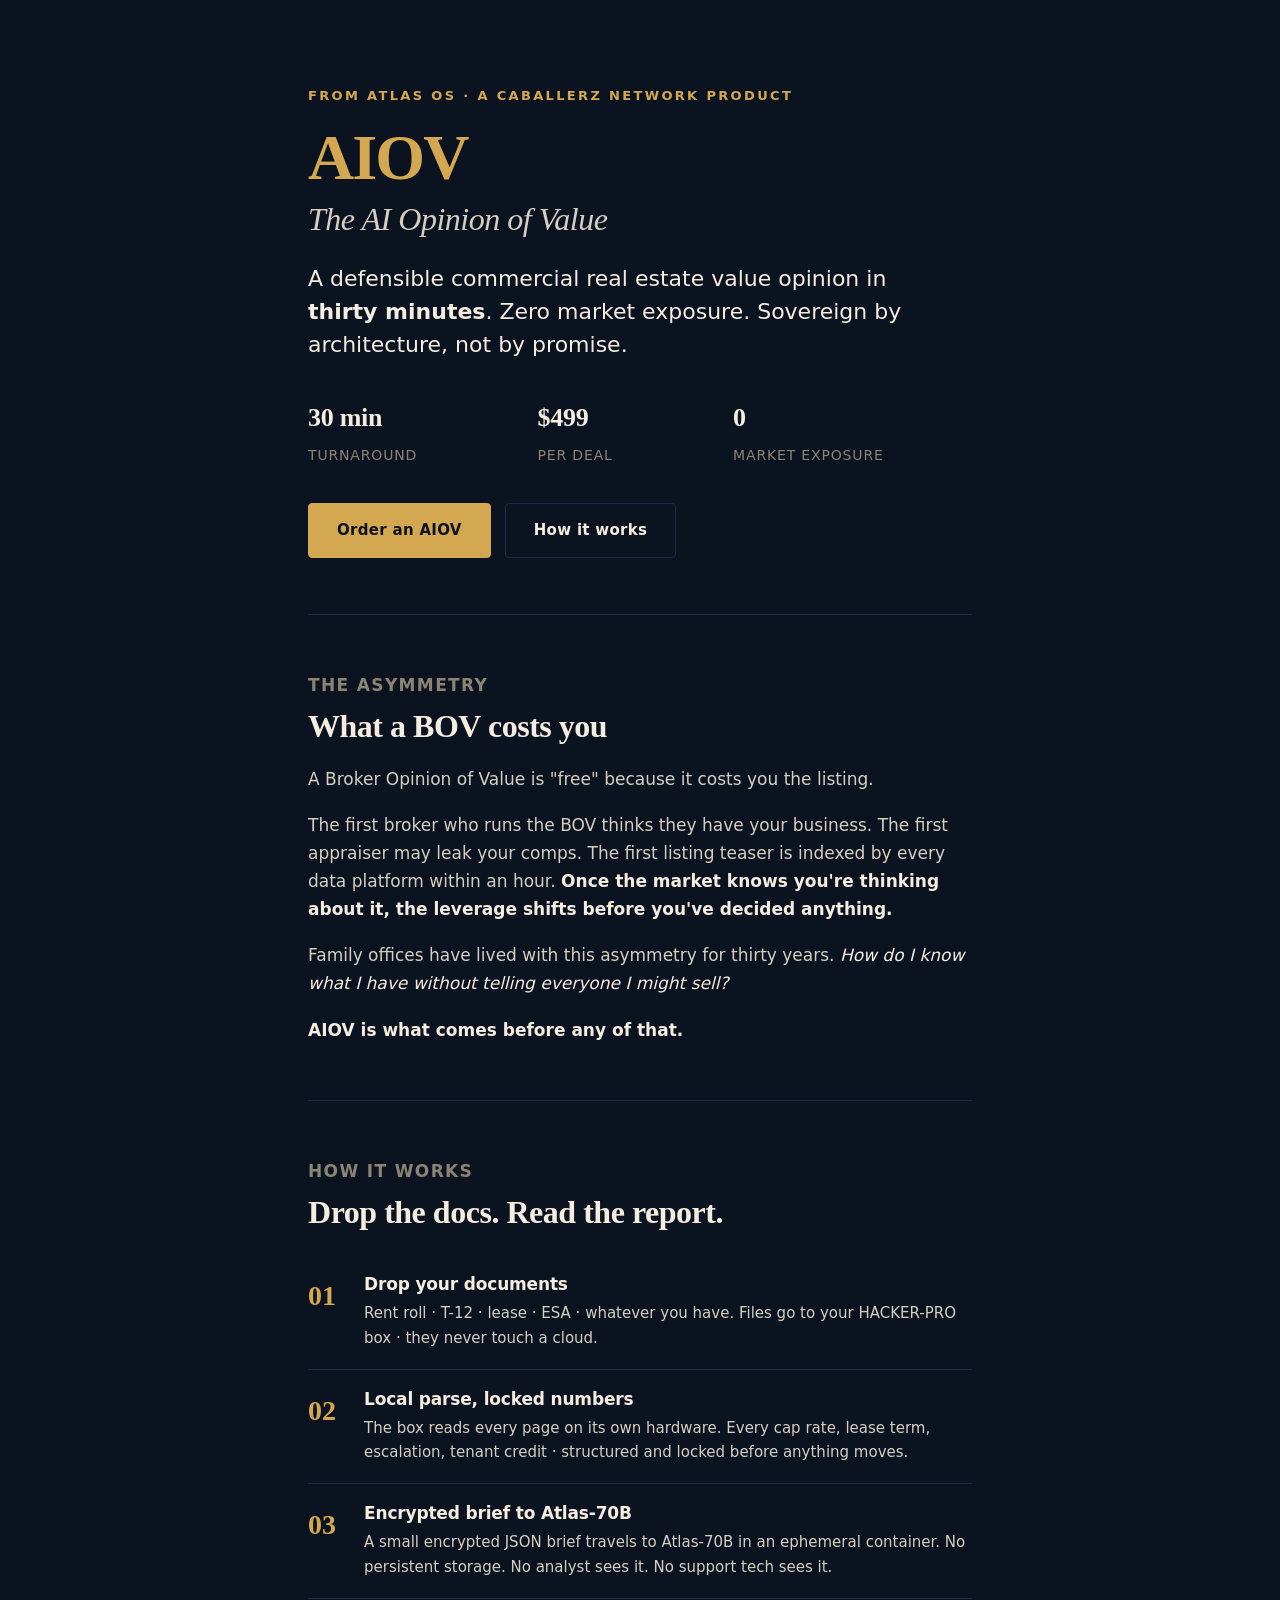
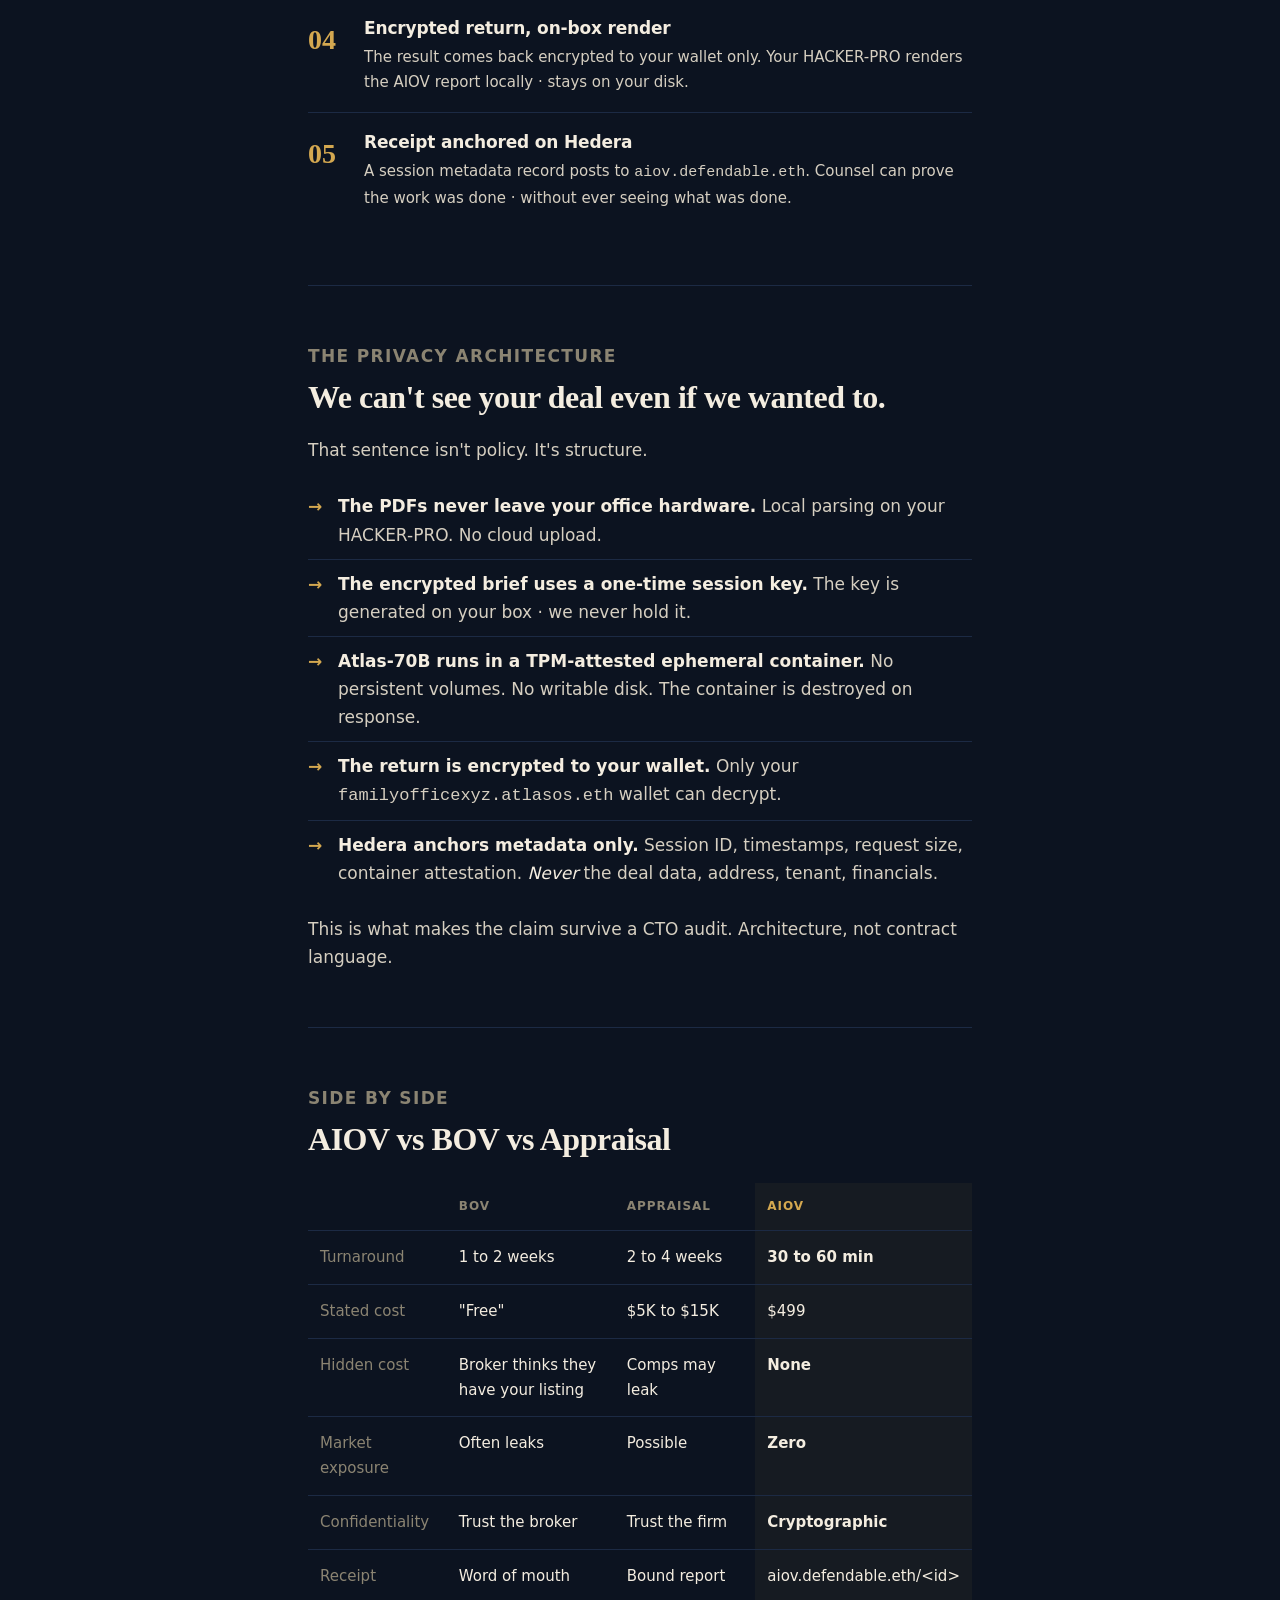
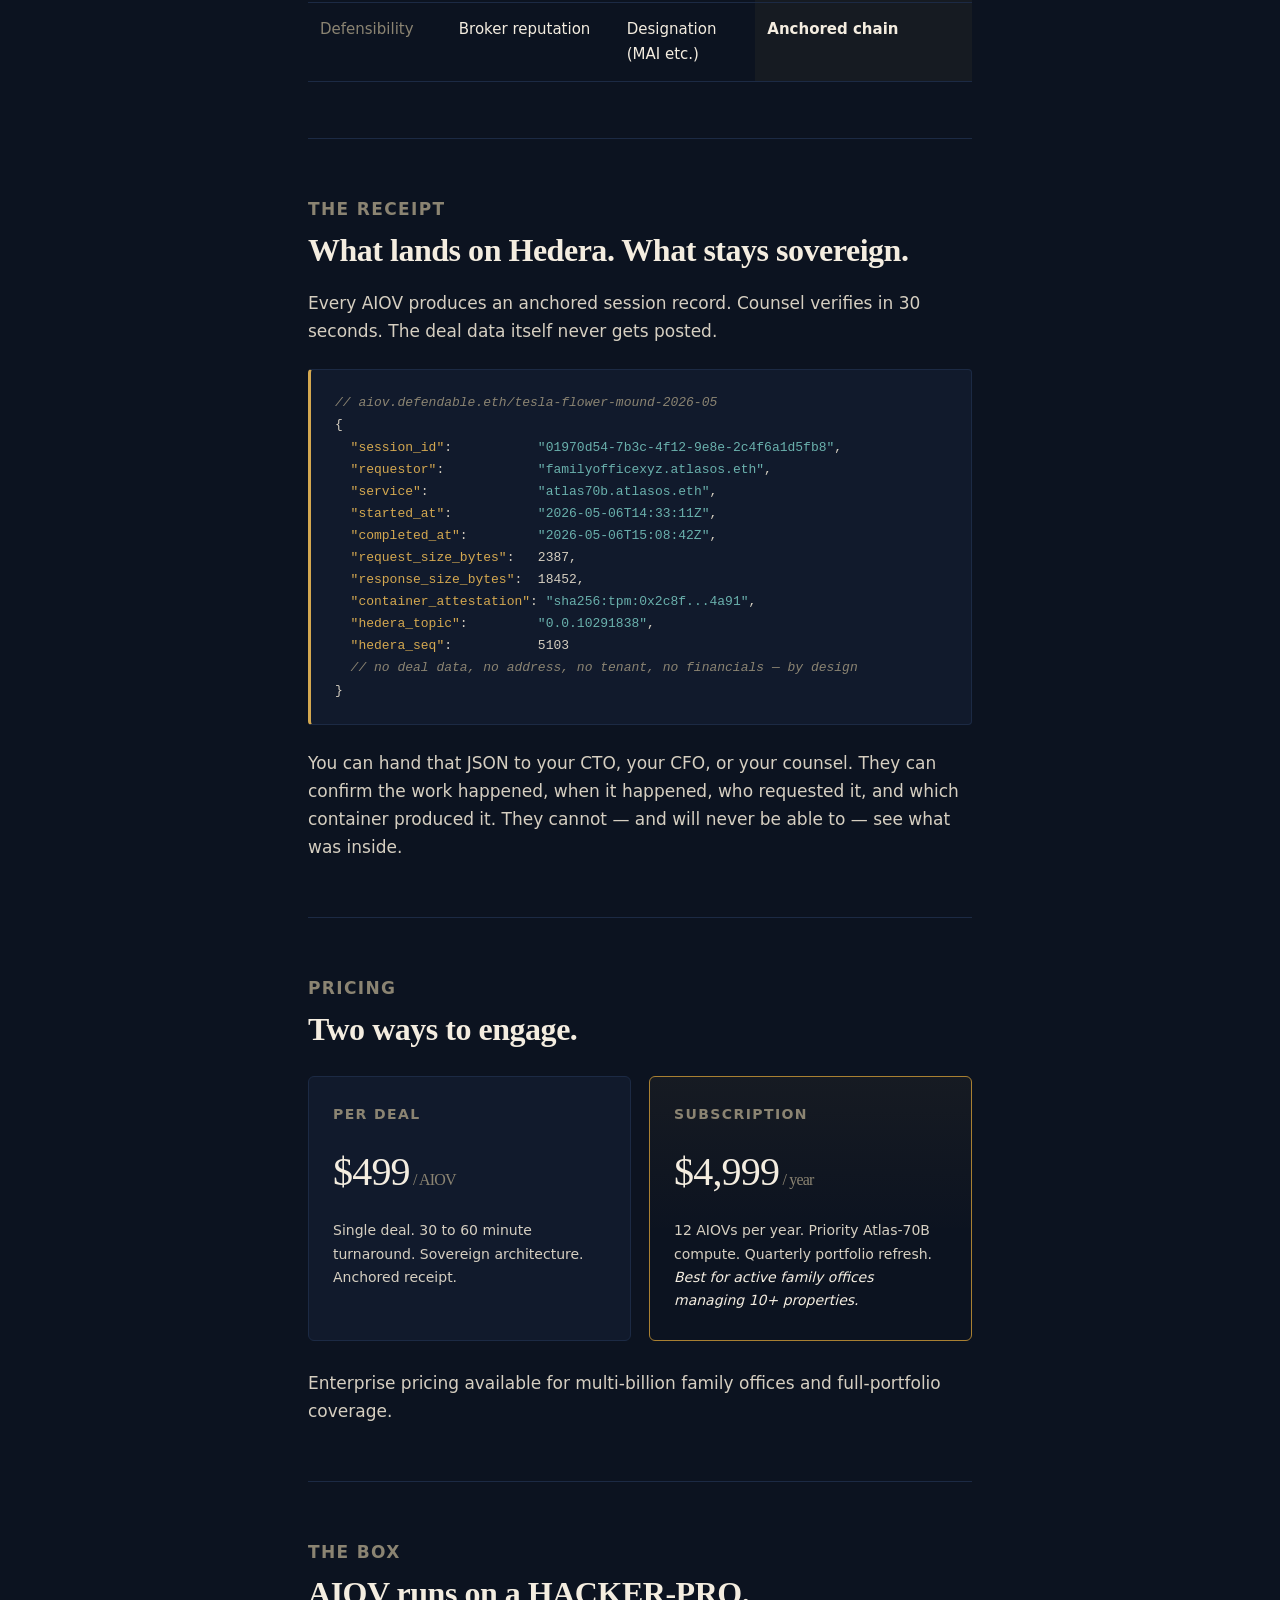
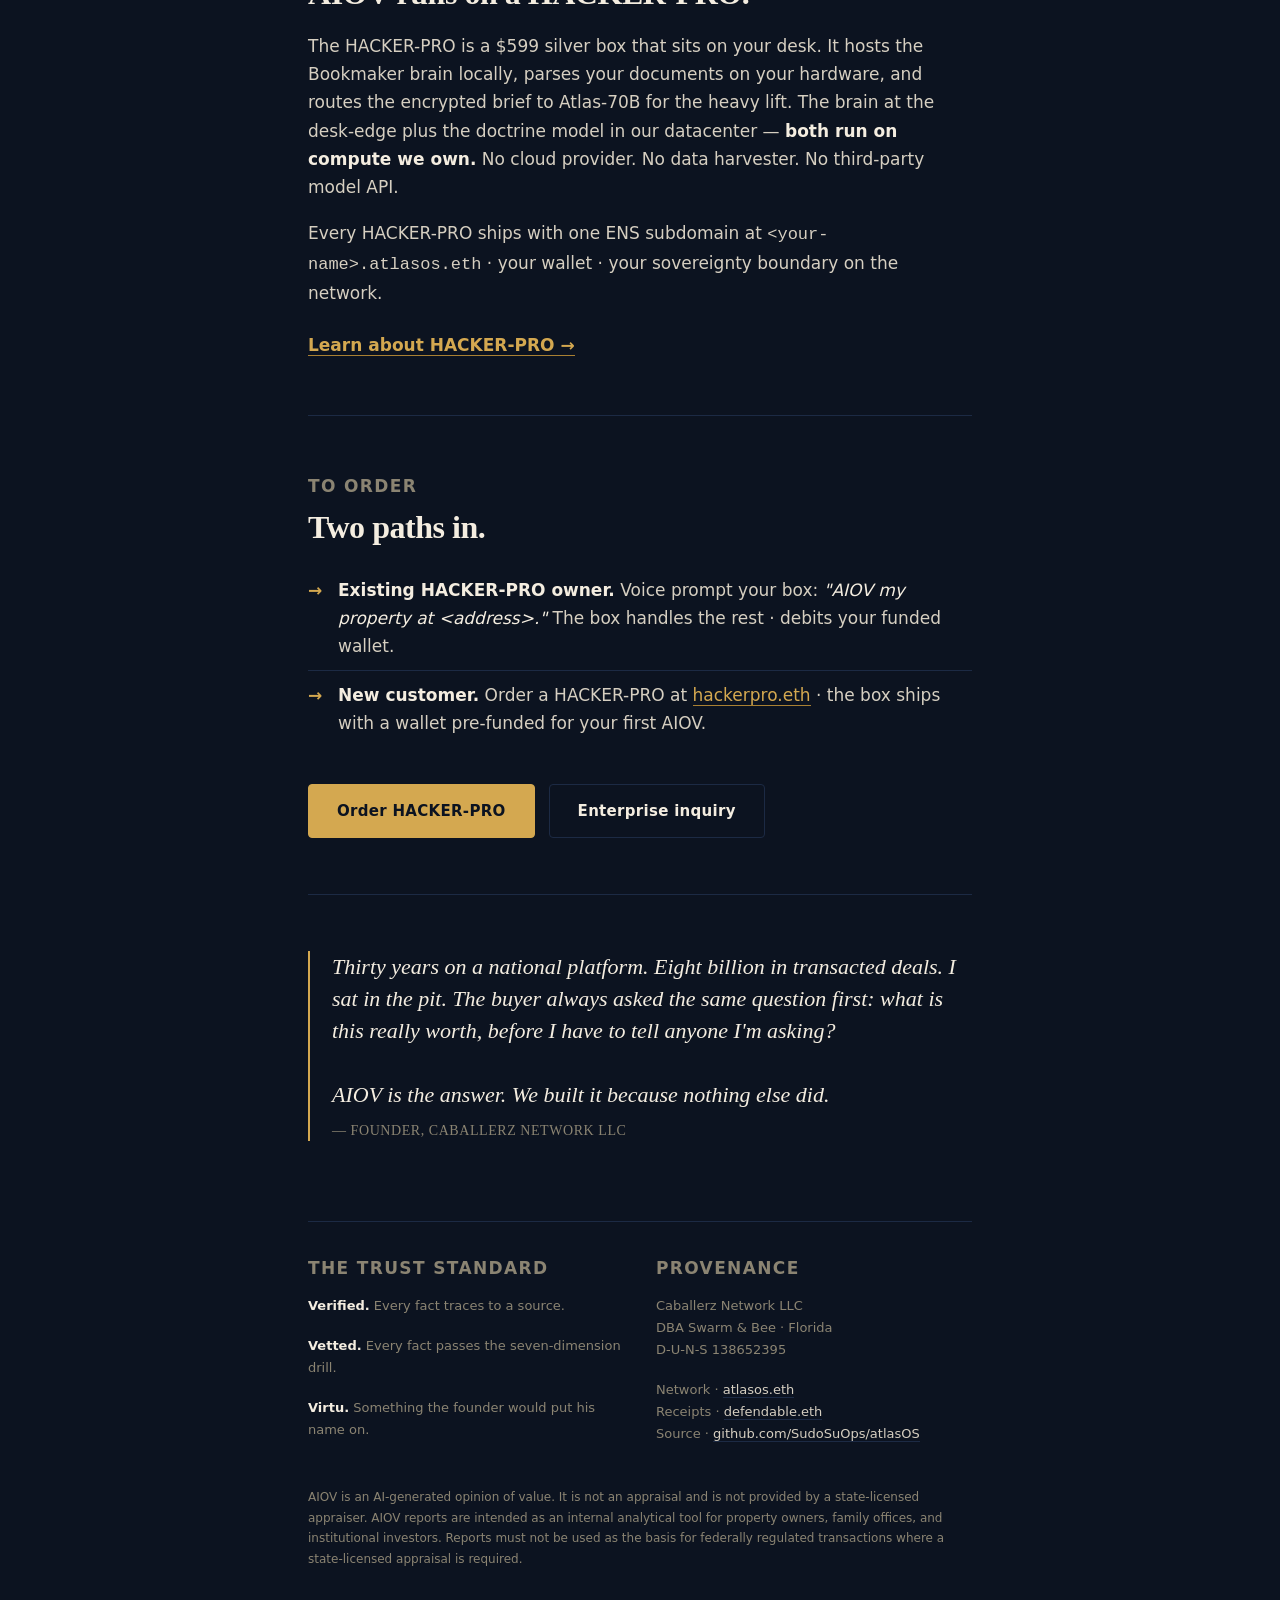
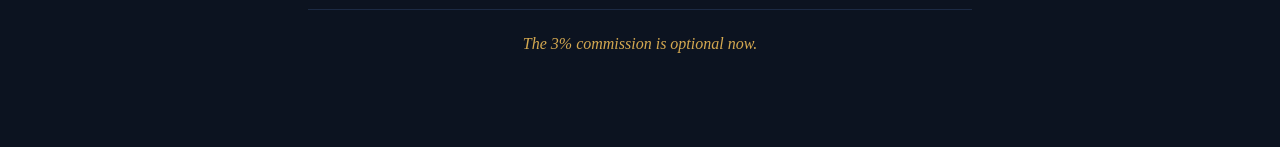
==== services/aiov/landing/index.html @ fc971c6f "Ship the AIOV landing page · IPFS-pure single static file The customer-facing surface for the AIOV (" ====
<!doctype html>
<html lang="en">
<head>
<meta charset="utf-8">
<meta name="viewport" content="width=device-width,initial-scale=1">
<title>AIOV · The AI Opinion of Value</title>

<meta name="description" content="A defensible commercial real estate value opinion in 30 minutes. Zero market exposure. Sovereign by architecture, not by promise. $499 per deal. From Caballerz Network LLC (DBA Swarm & Bee).">
<meta name="author" content="Caballerz Network LLC">
<link rel="canonical" href="https://aiov.swarmandbee.ai/">

<meta property="og:title" content="AIOV · The AI Opinion of Value">
<meta property="og:description" content="Get a defensible value before you call a broker. 30 minutes. $499. Zero market exposure. We can't see your deal even if we wanted to.">
<meta property="og:url" content="https://aiov.swarmandbee.ai/">
<meta property="og:type" content="website">
<meta property="og:site_name" content="AIOV by Atlas OS">

<meta name="twitter:card" content="summary_large_image">
<meta name="twitter:title" content="AIOV · The AI Opinion of Value">
<meta name="twitter:description" content="A defensible CRE value opinion in 30 minutes. Sovereign by architecture.">

<script type="application/ld+json">
{
  "@context": "https://schema.org",
  "@type": "Service",
  "name": "AIOV — AI Opinion of Value",
  "description": "Defensible commercial real estate value opinion delivered in 30 minutes via sovereign, ephemeral inference. Zero market exposure. $499 per deal.",
  "provider": {
    "@type": "Organization",
    "name": "Caballerz Network LLC",
    "alternateName": "Swarm & Bee",
    "url": "https://swarmandbee.ai",
    "identifier": "DUNS:138652395"
  },
  "areaServed": "United States",
  "audience": {
    "@type": "Audience",
    "audienceType": "Family Offices, Institutional Real Estate Buyers, Sponsors"
  },
  "offers": {
    "@type": "AggregateOffer",
    "priceCurrency": "USD",
    "lowPrice": "499",
    "highPrice": "4999",
    "offerCount": "2"
  }
}
</script>

<style>
  :root {
    --bg:        #0c1320;
    --bg-2:     #111a2c;
    --rule:     #1c2a44;
    --ink:       #f4ede0;
    --ink-2:     #d6cfc1;
    --ink-mute:  #8b8472;
    --accent:    #d4a850;
    --accent-2:  #a98032;
    --teal:      #6ab1ad;
  }
  *,*::before,*::after { box-sizing: border-box; }
  html { background: var(--bg); }
  body {
    margin: 0;
    background: var(--bg);
    color: var(--ink);
    font: 17px/1.65 -apple-system,BlinkMacSystemFont,"Segoe UI",Roboto,system-ui,sans-serif;
    -webkit-font-smoothing: antialiased;
    -moz-osx-font-smoothing: grayscale;
    text-rendering: optimizeLegibility;
  }
  .wrap { max-width: 720px; margin: 0 auto; padding: 56px 28px 80px; }
  hr.rule {
    border: 0;
    border-top: 1px solid var(--rule);
    margin: 56px 0;
  }
  h1, h2, h3, h4 {
    font-family: "Iowan Old Style","Palatino Linotype","Book Antiqua",Palatino,Georgia,serif;
    font-weight: 600;
    color: var(--ink);
    letter-spacing: -0.01em;
  }
  h1 { font-size: 64px; line-height: 1.05; margin: 0 0 8px; letter-spacing: -0.03em; }
  h2 { font-size: 32px; line-height: 1.2;  margin: 0 0 20px; letter-spacing: -0.015em; }
  h3 { font-size: 22px; line-height: 1.3;  margin: 0 0 12px; }
  h4 { font-size: 17px; font-family: -apple-system,system-ui,sans-serif; font-weight: 600; text-transform: uppercase; letter-spacing: 0.08em; color: var(--ink-mute); margin: 0 0 8px; }
  p  { margin: 0 0 18px; color: var(--ink-2); }
  strong { color: var(--ink); font-weight: 600; }
  em { color: var(--ink); font-style: italic; }
  a { color: var(--accent); text-decoration: none; border-bottom: 1px solid var(--accent-2); }
  a:hover { color: var(--ink); border-bottom-color: var(--ink); }
  blockquote {
    margin: 32px 0;
    padding: 0 0 0 22px;
    border-left: 2px solid var(--accent);
    font-family: "Iowan Old Style",Georgia,serif;
    font-style: italic;
    font-size: 22px;
    line-height: 1.45;
    color: var(--ink);
  }
  blockquote cite { display: block; margin-top: 10px; font-size: 14px; font-style: normal; color: var(--ink-mute); letter-spacing: 0.04em; text-transform: uppercase; }

  /* Hero */
  .hero { padding-top: 24px; }
  .eyebrow {
    display: inline-block;
    font-size: 13px;
    letter-spacing: 0.18em;
    text-transform: uppercase;
    color: var(--accent);
    margin-bottom: 18px;
    font-weight: 600;
  }
  .hero h1 .acronym { color: var(--accent); }
  .hero p.lead {
    font-size: 22px;
    line-height: 1.5;
    color: var(--ink);
    margin: 24px 0 0;
    max-width: 600px;
  }
  .hero .stats {
    margin-top: 36px;
    display: grid;
    grid-template-columns: repeat(3, auto);
    gap: 32px;
    color: var(--ink-mute);
    font-size: 14px;
    letter-spacing: 0.06em;
    text-transform: uppercase;
  }
  .hero .stats strong { display: block; color: var(--ink); font-family: "Iowan Old Style",Georgia,serif; font-size: 26px; letter-spacing: -0.01em; text-transform: none; margin-bottom: 4px; }

  /* Comparison table */
  table.compare {
    width: 100%;
    border-collapse: collapse;
    margin: 24px 0 8px;
    font-size: 15px;
  }
  table.compare th, table.compare td {
    text-align: left;
    padding: 14px 12px;
    border-bottom: 1px solid var(--rule);
    vertical-align: top;
  }
  table.compare th {
    font-family: -apple-system,system-ui,sans-serif;
    font-size: 12px;
    font-weight: 600;
    text-transform: uppercase;
    letter-spacing: 0.08em;
    color: var(--ink-mute);
  }
  table.compare th.aiov-col, table.compare td.aiov-col {
    background: rgba(212, 168, 80, 0.05);
  }
  table.compare th.aiov-col { color: var(--accent); }
  table.compare td:first-child { color: var(--ink-mute); }
  table.compare td.kill { color: var(--ink); font-weight: 600; }

  /* Receipt block */
  pre.receipt {
    background: var(--bg-2);
    border: 1px solid var(--rule);
    border-left: 3px solid var(--accent);
    padding: 22px 24px;
    border-radius: 4px;
    overflow-x: auto;
    font: 13px/1.7 ui-monospace,SFMono-Regular,Menlo,Monaco,"Cascadia Mono",Consolas,monospace;
    color: var(--ink-2);
    margin: 24px 0;
  }
  pre.receipt .key { color: var(--accent); }
  pre.receipt .str { color: var(--teal); }
  pre.receipt .com { color: var(--ink-mute); font-style: italic; }

  /* Pricing */
  .pricing { display: grid; grid-template-columns: 1fr 1fr; gap: 18px; margin: 28px 0; }
  .price-card {
    background: var(--bg-2);
    border: 1px solid var(--rule);
    border-radius: 6px;
    padding: 28px 24px;
  }
  .price-card.featured { border-color: var(--accent-2); background: linear-gradient(180deg, rgba(212,168,80,0.05), transparent 60%); }
  .price-card h3 { font-family: -apple-system,system-ui,sans-serif; font-size: 14px; text-transform: uppercase; letter-spacing: 0.1em; color: var(--ink-mute); font-weight: 600; margin-bottom: 16px; }
  .price-card .num { font-family: "Iowan Old Style",Georgia,serif; font-size: 40px; color: var(--ink); letter-spacing: -0.02em; }
  .price-card .num small { font-size: 16px; color: var(--ink-mute); font-weight: normal; }
  .price-card p { font-size: 14px; margin: 14px 0 0; color: var(--ink-2); }
  @media (max-width: 600px) {
    .pricing { grid-template-columns: 1fr; }
    .hero .stats { grid-template-columns: 1fr; gap: 18px; }
    h1 { font-size: 44px; }
    h2 { font-size: 26px; }
  }

  /* CTA */
  .cta-row {
    margin: 36px 0 8px;
    display: flex;
    flex-wrap: wrap;
    gap: 14px;
    align-items: center;
  }
  .btn {
    display: inline-block;
    padding: 14px 28px;
    border-radius: 4px;
    font-size: 15px;
    font-weight: 600;
    letter-spacing: 0.02em;
    text-decoration: none;
    border: 1px solid var(--accent-2);
    transition: all 0.15s;
  }
  .btn.primary { background: var(--accent); color: var(--bg); border-color: var(--accent); }
  .btn.primary:hover { background: #e3b85f; border-color: #e3b85f; }
  .btn.ghost { background: transparent; color: var(--ink); border-color: var(--rule); }
  .btn.ghost:hover { border-color: var(--accent); color: var(--accent); }

  /* Lists */
  ul.discipline { list-style: none; padding: 0; margin: 18px 0; }
  ul.discipline li {
    padding: 10px 0 10px 30px;
    position: relative;
    color: var(--ink-2);
    border-bottom: 1px solid var(--rule);
  }
  ul.discipline li:last-child { border-bottom: 0; }
  ul.discipline li::before {
    content: "→";
    position: absolute;
    left: 0;
    color: var(--accent);
    font-weight: 600;
  }
  ul.discipline li strong { color: var(--ink); }

  /* Step blocks */
  .steps { counter-reset: step; margin: 24px 0; }
  .step {
    counter-increment: step;
    padding: 18px 0 18px 56px;
    position: relative;
    border-bottom: 1px solid var(--rule);
  }
  .step:last-child { border-bottom: 0; }
  .step::before {
    content: counter(step, decimal-leading-zero);
    position: absolute;
    left: 0;
    top: 18px;
    font-family: "Iowan Old Style",Georgia,serif;
    font-size: 28px;
    color: var(--accent);
    font-weight: 600;
  }
  .step h3 { margin-bottom: 6px; font-size: 17px; font-family: -apple-system,system-ui,sans-serif; }
  .step p { margin: 0; font-size: 15px; color: var(--ink-2); }

  /* Footer */
  footer {
    margin-top: 80px;
    padding-top: 32px;
    border-top: 1px solid var(--rule);
    color: var(--ink-mute);
    font-size: 13px;
    line-height: 1.7;
  }
  footer .grid {
    display: grid;
    grid-template-columns: 1fr 1fr;
    gap: 32px;
    margin-bottom: 24px;
  }
  footer h4 { color: var(--ink-mute); margin-bottom: 12px; }
  footer p { color: var(--ink-mute); font-size: 13px; }
  footer a { color: var(--ink-2); border-bottom-color: var(--rule); }
  footer .closing {
    text-align: center;
    margin-top: 40px;
    padding-top: 20px;
    border-top: 1px solid var(--rule);
    font-family: "Iowan Old Style",Georgia,serif;
    font-style: italic;
    font-size: 16px;
    color: var(--accent);
  }
  @media (max-width: 600px) {
    footer .grid { grid-template-columns: 1fr; }
  }

  /* Selection */
  ::selection { background: var(--accent); color: var(--bg); }
</style>
</head>

<body>
<main class="wrap">

<section class="hero">
  <span class="eyebrow">From Atlas OS · A Caballerz Network Product</span>
  <h1><span class="acronym">AIOV</span></h1>
  <h2 style="margin-top:0;color:var(--ink-2);font-weight:500;font-style:italic;">The AI Opinion of Value</h2>
  <p class="lead">A defensible commercial real estate value opinion in <strong>thirty minutes</strong>. Zero market exposure. Sovereign by architecture, not by promise.</p>
  <div class="stats">
    <div><strong>30 min</strong>turnaround</div>
    <div><strong>$499</strong>per deal</div>
    <div><strong>0</strong>market exposure</div>
  </div>
  <div class="cta-row">
    <a class="btn primary" href="#order">Order an AIOV</a>
    <a class="btn ghost" href="#how">How it works</a>
  </div>
</section>

<hr class="rule">

<section>
  <h4>The Asymmetry</h4>
  <h2>What a BOV costs you</h2>
  <p>A Broker Opinion of Value is "free" because it costs you the listing.</p>
  <p>The first broker who runs the BOV thinks they have your business. The first appraiser may leak your comps. The first listing teaser is indexed by every data platform within an hour. <strong>Once the market knows you're thinking about it, the leverage shifts before you've decided anything.</strong></p>
  <p>Family offices have lived with this asymmetry for thirty years. <em>How do I know what I have without telling everyone I might sell?</em></p>
  <p style="color:var(--ink);"><strong>AIOV is what comes before any of that.</strong></p>
</section>

<hr class="rule">

<section id="how">
  <h4>How it works</h4>
  <h2>Drop the docs. Read the report.</h2>

  <div class="steps">
    <div class="step">
      <h3>Drop your documents</h3>
      <p>Rent roll · T-12 · lease · ESA · whatever you have. Files go to your HACKER-PRO box · they never touch a cloud.</p>
    </div>
    <div class="step">
      <h3>Local parse, locked numbers</h3>
      <p>The box reads every page on its own hardware. Every cap rate, lease term, escalation, tenant credit · structured and locked before anything moves.</p>
    </div>
    <div class="step">
      <h3>Encrypted brief to Atlas-70B</h3>
      <p>A small encrypted JSON brief travels to Atlas-70B in an ephemeral container. No persistent storage. No analyst sees it. No support tech sees it.</p>
    </div>
    <div class="step">
      <h3>Encrypted return, on-box render</h3>
      <p>The result comes back encrypted to your wallet only. Your HACKER-PRO renders the AIOV report locally · stays on your disk.</p>
    </div>
    <div class="step">
      <h3>Receipt anchored on Hedera</h3>
      <p>A session metadata record posts to <code>aiov.defendable.eth</code>. Counsel can prove the work was done · without ever seeing what was done.</p>
    </div>
  </div>
</section>

<hr class="rule">

<section>
  <h4>The Privacy Architecture</h4>
  <h2>We can't see your deal even if we wanted to.</h2>
  <p>That sentence isn't policy. It's structure.</p>
  <ul class="discipline">
    <li><strong>The PDFs never leave your office hardware.</strong> Local parsing on your HACKER-PRO. No cloud upload.</li>
    <li><strong>The encrypted brief uses a one-time session key.</strong> The key is generated on your box · we never hold it.</li>
    <li><strong>Atlas-70B runs in a TPM-attested ephemeral container.</strong> No persistent volumes. No writable disk. The container is destroyed on response.</li>
    <li><strong>The return is encrypted to your wallet.</strong> Only your <code>familyofficexyz.atlasos.eth</code> wallet can decrypt.</li>
    <li><strong>Hedera anchors metadata only.</strong> Session ID, timestamps, request size, container attestation. <em>Never</em> the deal data, address, tenant, financials.</li>
  </ul>
  <p>This is what makes the claim survive a CTO audit. Architecture, not contract language.</p>
</section>

<hr class="rule">

<section>
  <h4>Side by side</h4>
  <h2>AIOV vs BOV vs Appraisal</h2>
  <table class="compare">
    <thead>
      <tr>
        <th></th>
        <th>BOV</th>
        <th>Appraisal</th>
        <th class="aiov-col">AIOV</th>
      </tr>
    </thead>
    <tbody>
      <tr>
        <td>Turnaround</td>
        <td>1 to 2 weeks</td>
        <td>2 to 4 weeks</td>
        <td class="aiov-col kill">30 to 60 min</td>
      </tr>
      <tr>
        <td>Stated cost</td>
        <td>"Free"</td>
        <td>$5K to $15K</td>
        <td class="aiov-col">$499</td>
      </tr>
      <tr>
        <td>Hidden cost</td>
        <td>Broker thinks they have your listing</td>
        <td>Comps may leak</td>
        <td class="aiov-col kill">None</td>
      </tr>
      <tr>
        <td>Market exposure</td>
        <td>Often leaks</td>
        <td>Possible</td>
        <td class="aiov-col kill">Zero</td>
      </tr>
      <tr>
        <td>Confidentiality</td>
        <td>Trust the broker</td>
        <td>Trust the firm</td>
        <td class="aiov-col kill">Cryptographic</td>
      </tr>
      <tr>
        <td>Receipt</td>
        <td>Word of mouth</td>
        <td>Bound report</td>
        <td class="aiov-col">aiov.defendable.eth/&lt;id&gt;</td>
      </tr>
      <tr>
        <td>Defensibility</td>
        <td>Broker reputation</td>
        <td>Designation (MAI etc.)</td>
        <td class="aiov-col kill">Anchored chain</td>
      </tr>
    </tbody>
  </table>
</section>

<hr class="rule">

<section>
  <h4>The Receipt</h4>
  <h2>What lands on Hedera. What stays sovereign.</h2>
  <p>Every AIOV produces an anchored session record. Counsel verifies in 30 seconds. The deal data itself never gets posted.</p>

  <pre class="receipt"><span class="com">// aiov.defendable.eth/tesla-flower-mound-2026-05</span>
{
  <span class="key">"session_id"</span>:           <span class="str">"01970d54-7b3c-4f12-9e8e-2c4f6a1d5fb8"</span>,
  <span class="key">"requestor"</span>:            <span class="str">"familyofficexyz.atlasos.eth"</span>,
  <span class="key">"service"</span>:              <span class="str">"atlas70b.atlasos.eth"</span>,
  <span class="key">"started_at"</span>:           <span class="str">"2026-05-06T14:33:11Z"</span>,
  <span class="key">"completed_at"</span>:         <span class="str">"2026-05-06T15:08:42Z"</span>,
  <span class="key">"request_size_bytes"</span>:   2387,
  <span class="key">"response_size_bytes"</span>:  18452,
  <span class="key">"container_attestation"</span>: <span class="str">"sha256:tpm:0x2c8f...4a91"</span>,
  <span class="key">"hedera_topic"</span>:         <span class="str">"0.0.10291838"</span>,
  <span class="key">"hedera_seq"</span>:           5103
  <span class="com">// no deal data, no address, no tenant, no financials — by design</span>
}</pre>

  <p>You can hand that JSON to your CTO, your CFO, or your counsel. They can confirm the work happened, when it happened, who requested it, and which container produced it. They cannot — and will never be able to — see what was inside.</p>
</section>

<hr class="rule">

<section id="pricing">
  <h4>Pricing</h4>
  <h2>Two ways to engage.</h2>
  <div class="pricing">
    <div class="price-card">
      <h3>Per Deal</h3>
      <div class="num">$499<small> / AIOV</small></div>
      <p>Single deal. 30 to 60 minute turnaround. Sovereign architecture. Anchored receipt.</p>
    </div>
    <div class="price-card featured">
      <h3>Subscription</h3>
      <div class="num">$4,999<small> / year</small></div>
      <p>12 AIOVs per year. Priority Atlas-70B compute. Quarterly portfolio refresh. <em>Best for active family offices managing 10+ properties.</em></p>
    </div>
  </div>
  <p>Enterprise pricing available for multi-billion family offices and full-portfolio coverage.</p>
</section>

<hr class="rule">

<section>
  <h4>The Box</h4>
  <h2>AIOV runs on a HACKER-PRO.</h2>
  <p>The HACKER-PRO is a $599 silver box that sits on your desk. It hosts the Bookmaker brain locally, parses your documents on your hardware, and routes the encrypted brief to Atlas-70B for the heavy lift. The brain at the desk-edge plus the doctrine model in our datacenter — <strong>both run on compute we own.</strong> No cloud provider. No data harvester. No third-party model API.</p>
  <p>Every HACKER-PRO ships with one ENS subdomain at <code>&lt;your-name&gt;.atlasos.eth</code> · your wallet · your sovereignty boundary on the network.</p>
  <p style="margin-top:24px;"><a href="https://hackerpro.eth.link" style="font-weight:600;">Learn about HACKER-PRO →</a></p>
</section>

<hr class="rule">

<section id="order">
  <h4>To order</h4>
  <h2>Two paths in.</h2>
  <ul class="discipline">
    <li><strong>Existing HACKER-PRO owner.</strong> Voice prompt your box: <em>"AIOV my property at &lt;address&gt;."</em> The box handles the rest · debits your funded wallet.</li>
    <li><strong>New customer.</strong> Order a HACKER-PRO at <a href="https://hackerpro.eth.link">hackerpro.eth</a> · the box ships with a wallet pre-funded for your first AIOV.</li>
  </ul>
  <div class="cta-row">
    <a class="btn primary" href="https://hackerpro.eth.link">Order HACKER-PRO</a>
    <a class="btn ghost" href="mailto:build@swarmandbee.ai?subject=AIOV%20%C2%B7%20enterprise%20inquiry">Enterprise inquiry</a>
  </div>
</section>

<hr class="rule">

<section>
  <blockquote>
    Thirty years on a national platform. Eight billion in transacted deals. I sat in the pit. The buyer always asked the same question first: <em>what is this really worth, before I have to tell anyone I'm asking?</em>
    <br><br>
    AIOV is the answer. We built it because nothing else did.
    <cite>— Founder, Caballerz Network LLC</cite>
  </blockquote>
</section>

<footer>
  <div class="grid">
    <div>
      <h4>The trust standard</h4>
      <p><strong>Verified.</strong> Every fact traces to a source.</p>
      <p><strong>Vetted.</strong> Every fact passes the seven-dimension drill.</p>
      <p><strong>Virtu.</strong> Something the founder would put his name on.</p>
    </div>
    <div>
      <h4>Provenance</h4>
      <p>Caballerz Network LLC <br>DBA Swarm &amp; Bee · Florida<br>D-U-N-S 138652395</p>
      <p>Network · <a href="https://atlasos.eth.link">atlasos.eth</a><br>Receipts · <a href="https://defendable.eth.link">defendable.eth</a><br>Source · <a href="https://github.com/SudoSuOps/atlasOS">github.com/SudoSuOps/atlasOS</a></p>
    </div>
  </div>
  <p style="font-size:12px;color:var(--ink-mute);">AIOV is an AI-generated opinion of value. It is not an appraisal and is not provided by a state-licensed appraiser. AIOV reports are intended as an internal analytical tool for property owners, family offices, and institutional investors. Reports must not be used as the basis for federally regulated transactions where a state-licensed appraisal is required.</p>
  <p class="closing">The 3% commission is optional now.</p>
</footer>

</main>
</body>
</html>
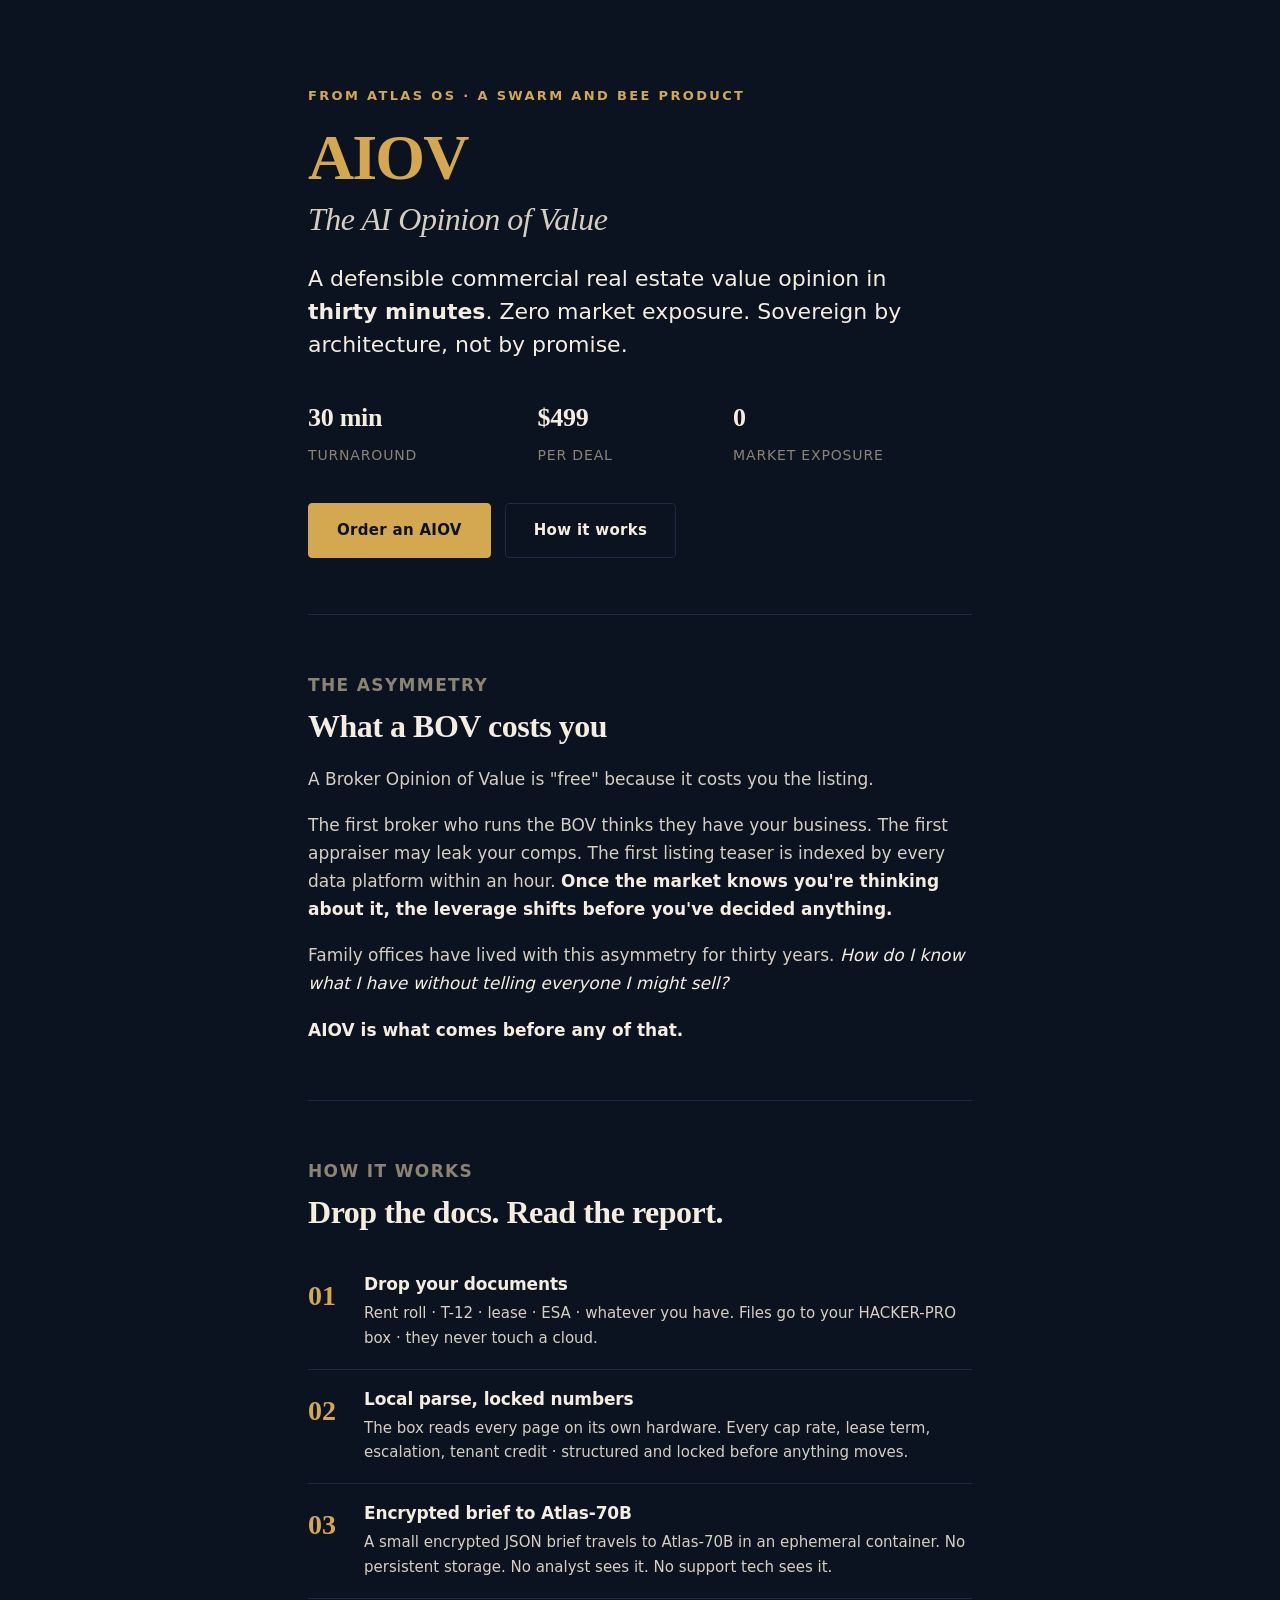
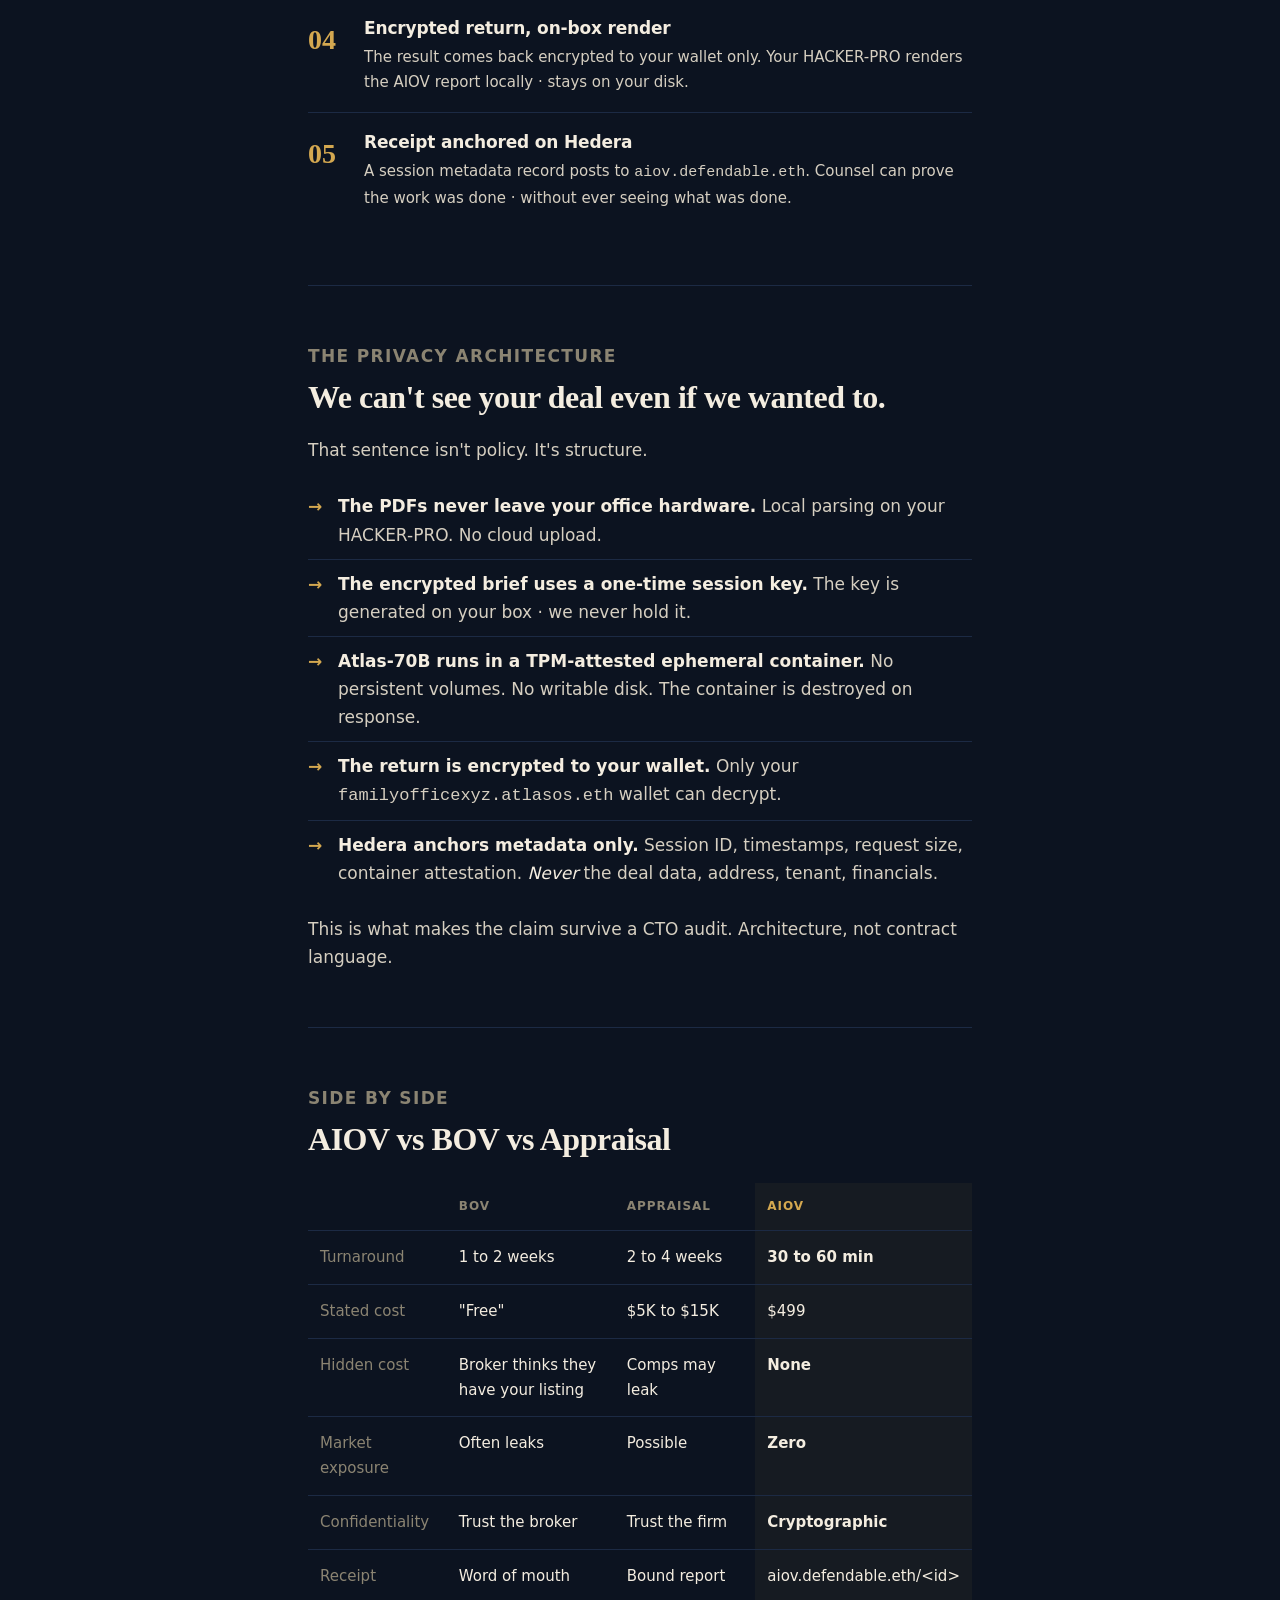
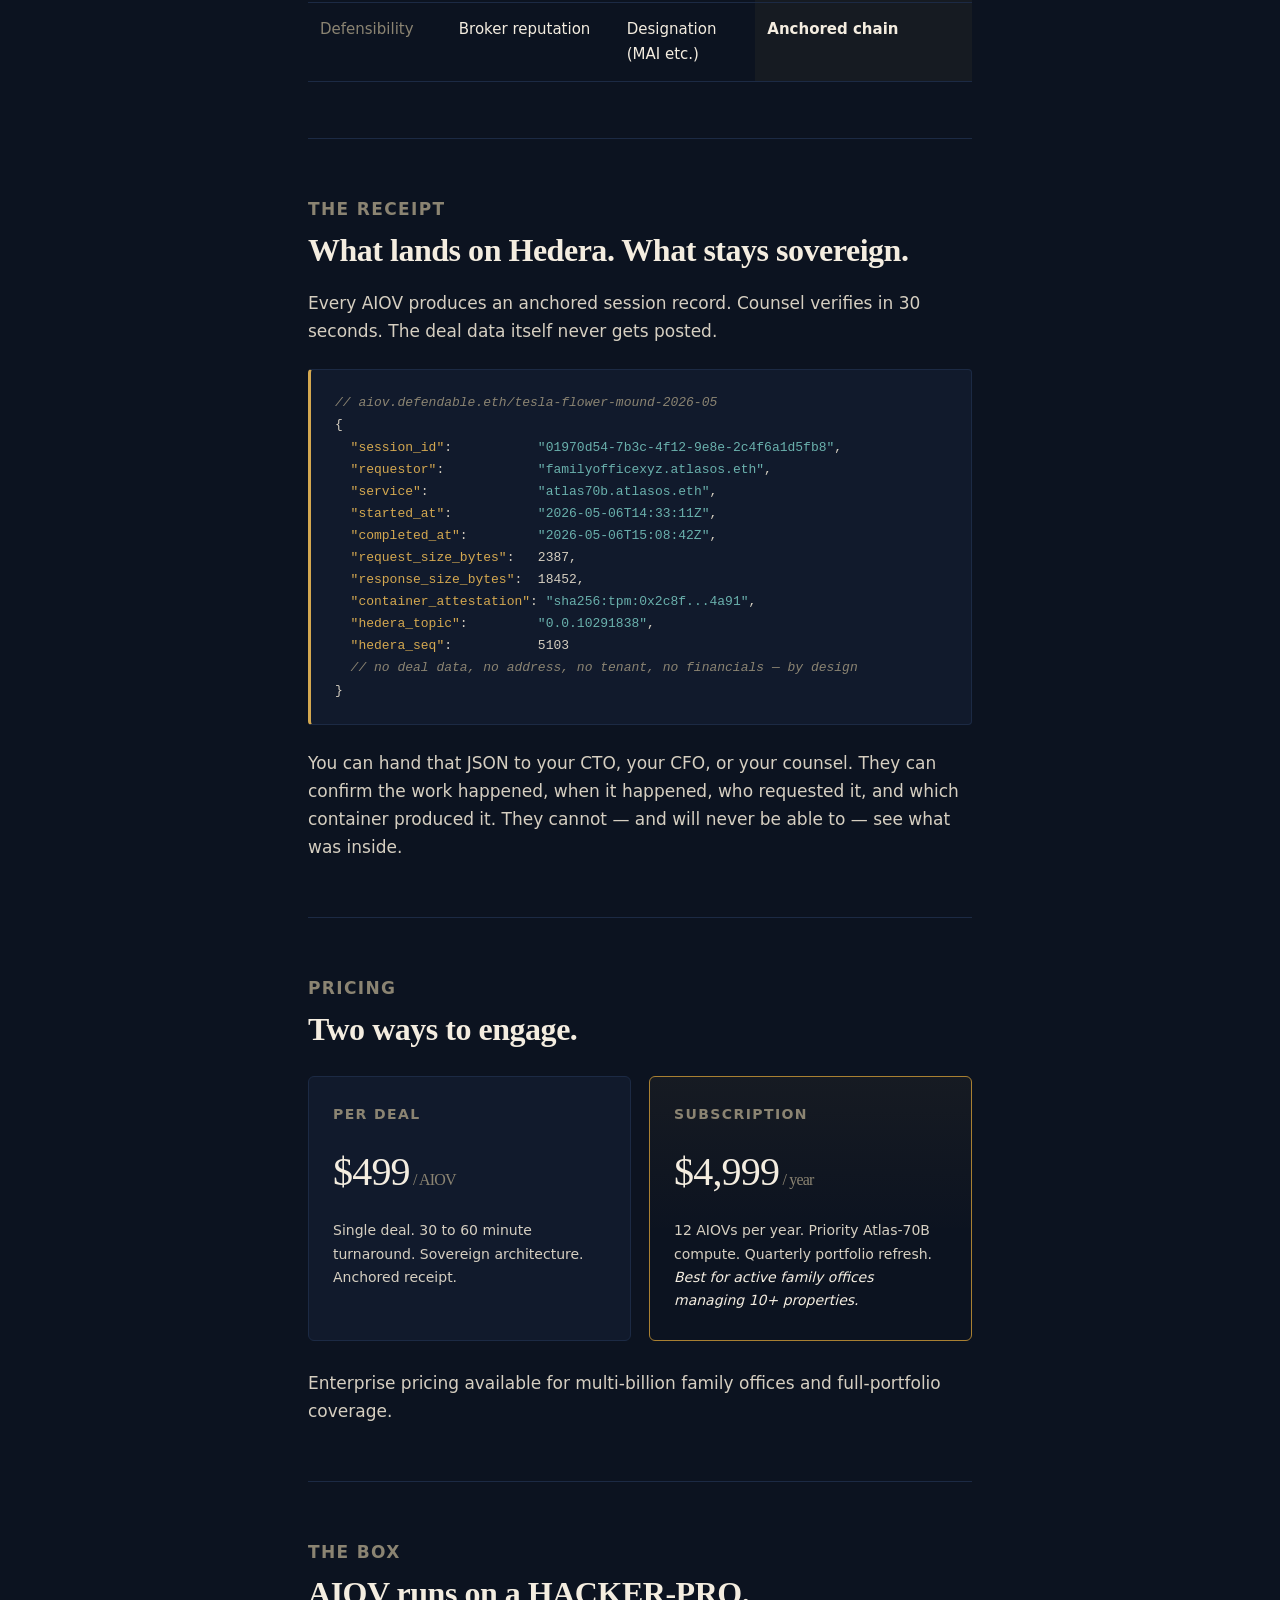
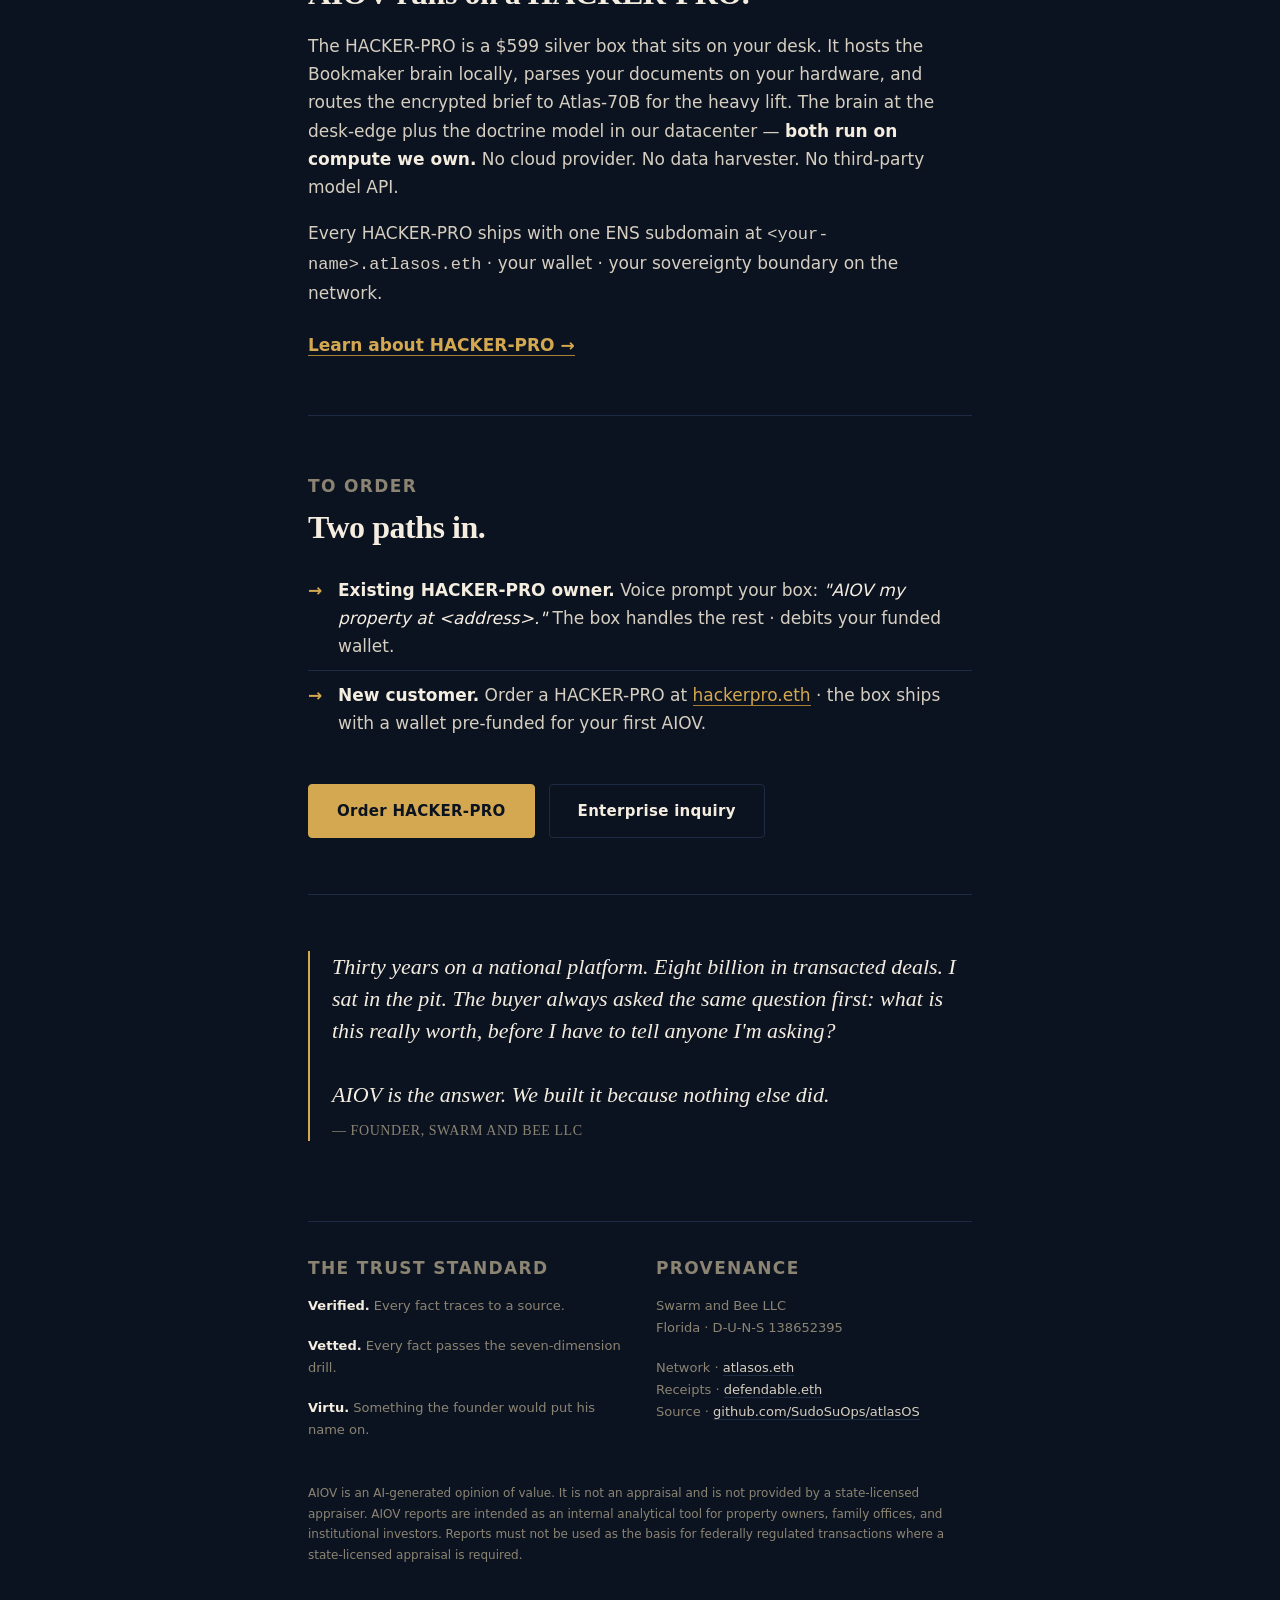
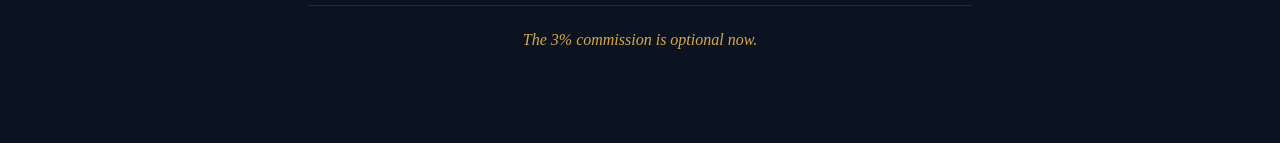
==== commit b3aa9c43: "Replace Caballerz Network LLC with Swarm and Bee LLC throughout repo The legal entity name simplifie" ====
--- a/services/aiov/landing/index.html
+++ b/services/aiov/landing/index.html
@@ -5,8 +5,8 @@
 <meta name="viewport" content="width=device-width,initial-scale=1">
 <title>AIOV · The AI Opinion of Value</title>
 
-<meta name="description" content="A defensible commercial real estate value opinion in 30 minutes. Zero market exposure. Sovereign by architecture, not by promise. $499 per deal. From Caballerz Network LLC (DBA Swarm & Bee).">
-<meta name="author" content="Caballerz Network LLC">
+<meta name="description" content="A defensible commercial real estate value opinion in 30 minutes. Zero market exposure. Sovereign by architecture, not by promise. $499 per deal. From Swarm and Bee LLC.">
+<meta name="author" content="Swarm and Bee LLC">
 <link rel="canonical" href="https://aiov.swarmandbee.ai/">
 
 <meta property="og:title" content="AIOV · The AI Opinion of Value">
@@ -27,7 +27,7 @@
   "description": "Defensible commercial real estate value opinion delivered in 30 minutes via sovereign, ephemeral inference. Zero market exposure. $499 per deal.",
   "provider": {
     "@type": "Organization",
-    "name": "Caballerz Network LLC",
+    "name": "Swarm and Bee LLC",
     "alternateName": "Swarm & Bee",
     "url": "https://swarmandbee.ai",
     "identifier": "DUNS:138652395"
@@ -303,7 +303,7 @@
 <main class="wrap">
 
 <section class="hero">
-  <span class="eyebrow">From Atlas OS · A Caballerz Network Product</span>
+  <span class="eyebrow">From Atlas OS · A Swarm and Bee Product</span>
   <h1><span class="acronym">AIOV</span></h1>
   <h2 style="margin-top:0;color:var(--ink-2);font-weight:500;font-style:italic;">The AI Opinion of Value</h2>
   <p class="lead">A defensible commercial real estate value opinion in <strong>thirty minutes</strong>. Zero market exposure. Sovereign by architecture, not by promise.</p>
@@ -513,7 +513,7 @@
     Thirty years on a national platform. Eight billion in transacted deals. I sat in the pit. The buyer always asked the same question first: <em>what is this really worth, before I have to tell anyone I'm asking?</em>
     <br><br>
     AIOV is the answer. We built it because nothing else did.
-    <cite>— Founder, Caballerz Network LLC</cite>
+    <cite>— Founder, Swarm and Bee LLC</cite>
   </blockquote>
 </section>
 
@@ -527,7 +527,7 @@
     </div>
     <div>
       <h4>Provenance</h4>
-      <p>Caballerz Network LLC <br>DBA Swarm &amp; Bee · Florida<br>D-U-N-S 138652395</p>
+      <p>Swarm and Bee LLC<br>Florida · D-U-N-S 138652395</p>
       <p>Network · <a href="https://atlasos.eth.link">atlasos.eth</a><br>Receipts · <a href="https://defendable.eth.link">defendable.eth</a><br>Source · <a href="https://github.com/SudoSuOps/atlasOS">github.com/SudoSuOps/atlasOS</a></p>
     </div>
   </div>
